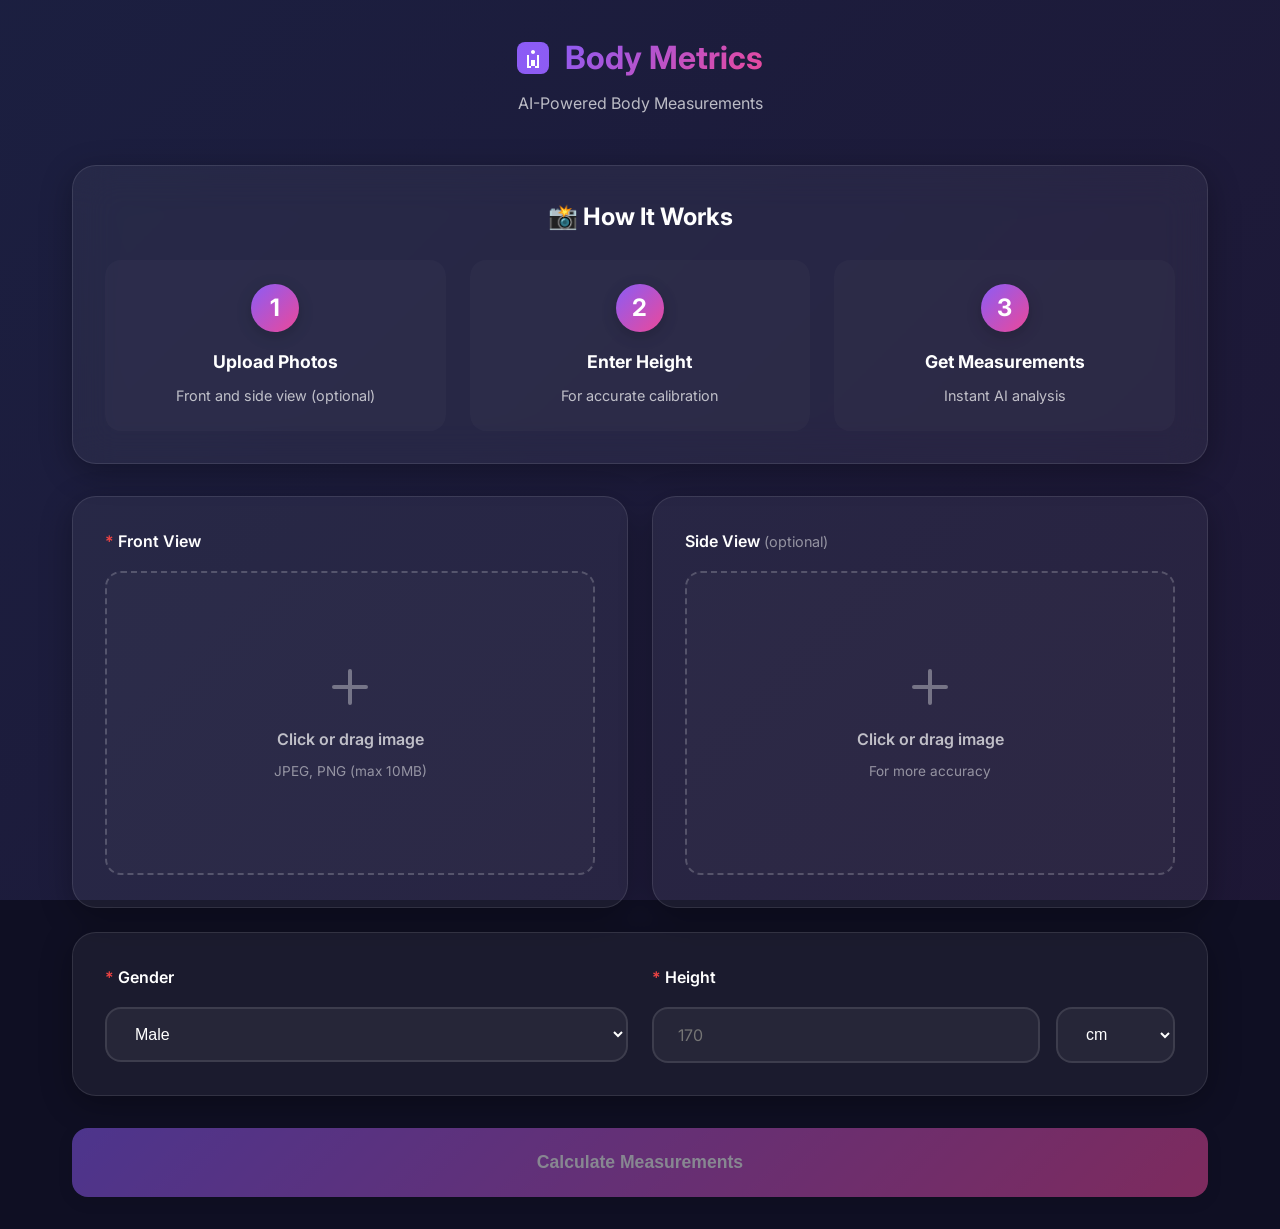
==== templates/index.html @ e168b263 "first commit" ====
<!DOCTYPE html>
<html lang="en">
<head>
    <meta charset="UTF-8">
    <meta name="viewport" content="width=device-width, initial-scale=1.0">
    <title>Body Measurement from Photos | AI-Powered Sizing</title>
    <meta name="description" content="Get accurate body measurements from photos using advanced computer vision and AI">
    <link rel="stylesheet" href="/static/css/styles.css">
    <link rel="preconnect" href="https://fonts.googleapis.com">
    <link rel="preconnect" href="https://fonts.gstatic.com" crossorigin>
    <link href="https://fonts.googleapis.com/css2?family=Inter:wght@400;500;600;700&display=swap" rel="stylesheet">
</head>
<body>
    <!-- Background gradient -->
    <div class="gradient-bg"></div>
    
    <!-- Main container -->
    <div class="container">
        <!-- Header -->
        <header class="header">
            <div class="header-content">
                <div class="logo">
                    <svg width="32" height="32" viewBox="0 0 32 32" fill="none" xmlns="http://www.w3.org/2000/svg">
                        <rect width="32" height="32" rx="8" fill="url(#gradient)"/>
                        <path d="M16 8C14.9 8 14 8.9 14 10C14 11.1 14.9 12 16 12C17.1 12 18 11.1 18 10C18 8.9 17.1 8 16 8ZM12 24V13H10V26H14V18H18V26H22V13H20V24H12Z" fill="white"/>
                        <defs>
                            <linearGradient id="gradient" x1="0" y1="0" x2="32" y2="32">
                                <stop stop-color="#8B5CF6"/>
                                <stop offset="1" stop-color="#EC4899"/>
                            </linearGradient>
                        </defs>
                    </svg>
                    <h1>Body Metrics</h1>
                </div>
                <p class="tagline">AI-Powered Body Measurements</p>
            </div>
        </header>

        <!-- Instructions -->
        <section class="instructions glass-card">
            <h2>📸 How It Works</h2>
            <div class="steps-grid">
                <div class="step">
                    <div class="step-number">1</div>
                    <h3>Upload Photos</h3>
                    <p>Front and side view (optional)</p>
                </div>
                <div class="step">
                    <div class="step-number">2</div>
                    <h3>Enter Height</h3>
                    <p>For accurate calibration</p>
                </div>
                <div class="step">
                    <div class="step-number">3</div>
                    <h3>Get Measurements</h3>
                    <p>Instant AI analysis</p>
                </div>
            </div>
        </section>

        <!-- Upload section -->
        <section class="upload-section">
            <div class="upload-grid">
                <!-- Front view upload -->
                <div class="upload-card glass-card">
                    <div class="upload-label">
                        <span class="required">*</span> Front View
                    </div>
                    <div class="upload-dropzone" id="frontDropzone">
                        <input type="file" id="frontInput" accept="image/jpeg,image/jpg,image/png" hidden>
                        <div class="upload-placeholder" id="frontPlaceholder">
                            <svg width="48" height="48" viewBox="0 0 24 24" fill="none" stroke="currentColor">
                                <path stroke-linecap="round" stroke-linejoin="round" stroke-width="2" d="M12 4v16m8-8H4"/>
                            </svg>
                            <p>Click or drag image</p>
                            <span>JPEG, PNG (max 10MB)</span>
                        </div>
                        <img id="frontPreview" class="preview-image" style="display: none;">
                        <button class="remove-btn" id="frontRemove" style="display: none;">×</button>
                    </div>
                </div>

                <!-- Side view upload -->
                <div class="upload-card glass-card">
                    <div class="upload-label">
                        Side View <span class="optional">(optional)</span>
                    </div>
                    <div class="upload-dropzone" id="sideDropzone">
                        <input type="file" id="sideInput" accept="image/jpeg,image/jpg,image/png" hidden>
                        <div class="upload-placeholder" id="sidePlaceholder">
                            <svg width="48" height="48" viewBox="0 0 24 24" fill="none" stroke="currentColor">
                                <path stroke-linecap="round" stroke-linejoin="round" stroke-width="2" d="M12 4v16m8-8H4"/>
                            </svg>
                            <p>Click or drag image</p>
                            <span>For more accuracy</span>
                        </div>
                        <img id="sidePreview" class="preview-image" style="display: none;">
                        <button class="remove-btn" id="sideRemove" style="display: none;">×</button>
                    </div>
                </div>
            </div>

            <!-- Calibration input -->
            <div class="calibration-card glass-card">
                <div class="calibration-row">
                    <div class="calibration-field">
                        <label for="genderSelect">
                            <span class="required">*</span> Gender
                        </label>
                        <select id="genderSelect">
                            <option value="male">Male</option>
                            <option value="female">Female</option>
                        </select>
                    </div>
                    <div class="calibration-field">
                        <label for="heightInput">
                            <span class="required">*</span> Height
                        </label>
                        <div class="input-group">
                            <input type="number" id="heightInput" placeholder="170" min="100" max="250" step="0.1">
                            <select id="unitsSelect">
                                <option value="metric">cm</option>
                                <option value="imperial">inches</option>
                            </select>
                        </div>
                    </div>
                </div>
            </div>

            <!-- Calculate button -->
            <button class="calculate-btn" id="calculateBtn" disabled>
                <span id="btnText">Calculate Measurements</span>
                <div class="loading-spinner" id="loadingSpinner" style="display: none;"></div>
            </button>
        </section>

        <!-- Results section -->
        <section class="results-section" id="resultsSection" style="display: none;">
            <div class="results-header">
                <h2>📊 Your Measurements</h2>
                <button class="export-btn" id="exportBtn">
                    <svg width="20" height="20" viewBox="0 0 24 24" fill="none" stroke="currentColor">
                        <path stroke-linecap="round" stroke-linejoin="round" stroke-width="2" d="M4 16v1a3 3 0 003 3h10a3 3 0 003-3v-1m-4-4l-4 4m0 0l-4-4m4 4V4"/>
                    </svg>
                    Export JSON
                </button>
            </div>

            <div class="measurements-grid">
                <!-- Measurement cards will be dynamically inserted here -->
            </div>

            <!-- Skeleton overlay canvas -->
            <div class="skeleton-section glass-card">
                <h3>Pose Detection</h3>
                <div class="canvas-container">
                    <canvas id="skeletonCanvas"></canvas>
                </div>
                <!-- Recommended Size -->
                <div id="recommendedSizeDisplay" class="recommended-size-display" style="display: none;">
                    <h4>Recommended Size</h4>
                    <div id="recommendedSizeContent"></div>
                </div>
            </div>
        </section>

        <!-- Size Recommendation Section -->
        <section class="size-recommendation-section" id="sizeRecommendationSection" style="display: none;">
            <div class="size-rec-header">
                <h2>👔 Size Recommendations</h2>
                <select id="garmentCategorySelect" class="garment-selector">
                    <option value="">Loading...</option>
                </select>
            </div>

            <div class="size-rec-grid" id="sizeRecGrid">
                <!-- Size recommendation cards will be dynamically inserted here -->
            </div>
        </section>

        <!-- Error message -->
        <div class="error-message glass-card" id="errorMessage" style="display: none;">
            <svg width="24" height="24" viewBox="0 0 24 24" fill="none" stroke="currentColor">
                <circle cx="12" cy="12" r="10" stroke-width="2"/>
                <path stroke-linecap="round" stroke-linejoin="round" stroke-width="2" d="M12 8v4m0 4h.01"/>
            </svg>
            <span id="errorText"></span>
        </div>
    </div>

    <script src="/static/js/size_recommendations.js"></script>
    <script src="/static/js/script.js"></script>
</body>
</html>
---- static/css/styles.css ----
/* =========================
   Premium Design System
   ========================= */

:root {
    /* Colors */
    --primary: #8B5CF6;
    --primary-light: #A78BFA;
    --primary-dark: #7C3AED;
    --secondary: #EC4899;
    --secondary-light: #F472B6;
    --accent: #3B82F6;
    
    --success: #10B981;
    --error: #EF4444;
    --warning: #F59E0B;
    
    --bg-dark: #0F0F23;
    --bg-card: rgba(255, 255, 255, 0.05);
    --text-primary: #FFFFFF;
    --text-secondary: rgba(255, 255, 255, 0.7);
    --text-muted: rgba(255, 255, 255, 0.5);
    
    /* Spacing */
    --spacing-xs: 0.5rem;
    --spacing-sm: 1rem;
    --spacing-md: 1.5rem;
    --spacing-lg: 2rem;
    --spacing-xl: 3rem;
    
    /* Border radius */
    --radius-sm: 0.5rem;
    --radius-md: 1rem;
    --radius-lg: 1.5rem;
    --radius-xl: 2rem;
    
    /* Shadows */
    --shadow-sm: 0 2px 8px rgba(0, 0, 0, 0.1);
    --shadow-md: 0 4px 16px rgba(0, 0, 0, 0.2);
    --shadow-lg: 0 8px 32px rgba(0, 0, 0, 0.3);
    --shadow-glow: 0 0 40px rgba(139, 92, 246, 0.3);
    
    /* Transitions */
    --transition-fast: 0.2s ease;
    --transition-normal: 0.3s ease;
    --transition-slow: 0.5s ease;
}

/* =========================
   Global Styles
   ========================= */

* {
    margin: 0;
    padding: 0;
    box-sizing: border-box;
}

body {
    font-family: 'Inter', -apple-system, BlinkMacSystemFont, 'Segoe UI', sans-serif;
    background: var(--bg-dark);
    color: var(--text-primary);
    line-height: 1.6;
    overflow-x: hidden;
    min-height: 100vh;
}

/* Animated gradient background */
.gradient-bg {
    position: fixed;
    top: 0;
    left: 0;
    width: 100%;
    height: 100%;
    z-index: -1;
    background: linear-gradient(135deg, #667eea 0%, #764ba2 25%, #f093fb 50%, #4facfe 100%);
    background-size: 400% 400%;
    animation: gradientShift 15s ease infinite;
    opacity: 0.15;
}

@keyframes gradientShift {
    0%, 100% { background-position: 0% 50%; }
    50% { background-position: 100% 50%; }
}

/* Container */
.container {
    max-width: 1200px;
    margin: 0 auto;
    padding: var(--spacing-lg);
    position: relative;
    z-index: 1;
}

/* Glassmorphism card */
.glass-card {
    background: var(--bg-card);
    backdrop-filter: blur(20px);
    -webkit-backdrop-filter: blur(20px);
    border: 1px solid rgba(255, 255, 255, 0.1);
    border-radius: var(--radius-lg);
    padding: var(--spacing-lg);
    box-shadow: var(--shadow-lg);
    transition: transform var(--transition-normal), box-shadow var(--transition-normal);
}

.glass-card:hover {
    transform: translateY(-2px);
    box-shadow: var(--shadow-glow);
}

/* =========================
   Header
   ========================= */

.header {
    text-align: center;
    margin-bottom: var(--spacing-xl);
    animation: fadeInDown 0.8s ease;
}

.header-content {
    display: inline-block;
}

.logo {
    display: flex;
    align-items: center;
    gap: var(--spacing-sm);
    justify-content: center;
    margin-bottom: var(--spacing-xs);
}

.logo h1 {
    font-size: 2rem;
    font-weight: 700;
    background: linear-gradient(135deg, var(--primary), var(--secondary));
    -webkit-background-clip: text;
    -webkit-text-fill-color: transparent;
    background-clip: text;
}

.tagline {
    color: var(--text-secondary);
    font-size: 1rem;
}

/* =========================
   Instructions
   ========================= */

.instructions {
    margin-bottom: var(--spacing-lg);
    animation: fadeIn 1s ease 0.2s both;
}

.instructions h2 {
    font-size: 1.5rem;
    margin-bottom: var(--spacing-md);
    text-align: center;
}

.steps-grid {
    display: grid;
    grid-template-columns: repeat(auto-fit, minmax(200px, 1fr));
    gap: var(--spacing-md);
}

.step {
    text-align: center;
    padding: var(--spacing-md);
    border-radius: var(--radius-md);
    background: rgba(255, 255, 255, 0.02);
    transition: transform var(--transition-fast);
}

.step:hover {
    transform: scale(1.05);
}

.step-number {
    width: 48px;
    height: 48px;
    margin: 0 auto var(--spacing-sm);
    background: linear-gradient(135deg, var(--primary), var(--secondary));
    border-radius: 50%;
    display: flex;
    align-items: center;
    justify-content: center;
    font-size: 1.5rem;
    font-weight: 700;
    box-shadow: var(--shadow-md);
}

.step h3 {
    font-size: 1.1rem;
    margin-bottom: var(--spacing-xs);
}

.step p {
    color: var(--text-secondary);
    font-size: 0.9rem;
}

/* =========================
   Upload Section
   ========================= */

.upload-section {
    animation: fadeIn 1s ease 0.4s both;
}

.upload-grid {
    display: grid;
    grid-template-columns: repeat(auto-fit, minmax(280px, 1fr));
    gap: var(--spacing-md);
    margin-bottom: var(--spacing-md);
}

.upload-card {
    position: relative;
}

.upload-label {
    font-weight: 600;
    margin-bottom: var(--spacing-sm);
    display: block;
}

.required {
    color: var(--error);
}

.optional {
    color: var(--text-muted);
    font-weight: 400;
    font-size: 0.9rem;
}

.upload-dropzone {
    position: relative;
    min-height: 300px;
    border: 2px dashed rgba(255, 255, 255, 0.2);
    border-radius: var(--radius-md);
    cursor: pointer;
    transition: all var(--transition-normal);
    overflow: hidden;
    background: rgba(255, 255, 255, 0.02);
}

.upload-dropzone:hover {
    border-color: var(--primary);
    background: rgba(139, 92, 246, 0.05);
    transform: scale(1.02);
}

.upload-dropzone.drag-over {
    border-color: var(--primary);
    background: rgba(139, 92, 246, 0.1);
    box-shadow: 0 0 30px rgba(139, 92, 246, 0.3);
}

.upload-placeholder {
    display: flex;
    flex-direction: column;
    align-items: center;
    justify-content: center;
    height: 300px;
    color: var(--text-secondary);
}

.upload-placeholder svg {
    margin-bottom: var(--spacing-sm);
    opacity: 0.5;
}

.upload-placeholder p {
    font-weight: 600;
    margin-bottom: var(--spacing-xs);
}

.upload-placeholder span {
    font-size: 0.85rem;
    color: var(--text-muted);
}

.preview-image {
    width: 100%;
    height: 300px;
    object-fit: contain;
    border-radius: var(--radius-md);
    animation: fadeIn 0.3s ease;
}

.remove-btn {
    position: absolute;
    top: var(--spacing-sm);
    right: var(--spacing-sm);
    width: 36px;
    height: 36px;
    border-radius: 50%;
    background: rgba(239, 68, 68, 0.9);
    border: none;
    color: white;
    font-size: 1.5rem;
    cursor: pointer;
    display: flex;
    align-items: center;
    justify-content: center;
    transition: all var(--transition-fast);
    z-index: 10;
}

.remove-btn:hover {
    background: rgba(239, 68, 68, 1);
    transform: scale(1.1);
}

/* Calibration input */
.calibration-card {
    margin-bottom: var(--spacing-lg);
}

.calibration-row {
    display: grid;
    grid-template-columns: repeat(auto-fit, minmax(200px, 1fr));
    gap: var(--spacing-md);
}

.calibration-field {
    display: flex;
    flex-direction: column;
}

.calibration-card label {
    display: block;
    font-weight: 600;
    margin-bottom: var(--spacing-sm);
}

#genderSelect {
    padding: var(--spacing-sm) var(--spacing-md);
    background: rgba(255, 255, 255, 0.05);
    border: 2px solid rgba(255, 255, 255, 0.1);
    border-radius: var(--radius-md);
    color: var(--text-primary);
    font-size: 1rem;
    cursor: pointer;
    transition: all var(--transition-fast);
}

#genderSelect:focus {
    outline: none;
    border-color: var(--primary);
    background: rgba(255, 255, 255, 0.08);
}

#genderSelect option {
    background: var(--bg-dark);
    color: var(--text-primary);
}

.input-group {
    display: flex;
    gap: var(--spacing-sm);
}

.input-group input {
    flex: 1;
    padding: var(--spacing-sm) var(--spacing-md);
    background: rgba(255, 255, 255, 0.05);
    border: 2px solid rgba(255, 255, 255, 0.1);
    border-radius: var(--radius-md);
    color: var(--text-primary);
    font-size: 1rem;
    font-family: inherit;
    transition: all var(--transition-fast);
}

.input-group input:focus {
    outline: none;
    border-color: var(--primary);
    background: rgba(255, 255, 255, 0.08);
    box-shadow: 0 0 0 3px rgba(139, 92, 246, 0.1);
}

.input-group select {
    padding: var(--spacing-sm) var(--spacing-md);
    background: rgba(255, 255, 255, 0.05);
    border: 2px solid rgba(255, 255, 255, 0.1);
    border-radius: var(--radius-md);
    color: var(--text-primary);
    font-size: 1rem;
    cursor: pointer;
    transition: all var(--transition-fast);
}

.input-group select:focus {
    outline: none;
    border-color: var(--primary);
}

.input-group select option {
    background: var(--bg-dark);
    color: var(--text-primary);
}


/* Calculate button */
.calculate-btn {
    width: 100%;
    padding: var(--spacing-md) var(--spacing-lg);
    background: linear-gradient(135deg, var(--primary), var(--secondary));
    border: none;
    border-radius: var(--radius-md);
    color: white;
    font-size: 1.1rem;
    font-weight: 600;
    cursor: pointer;
    transition: all var(--transition-normal);
    position: relative;
    overflow: hidden;
    box-shadow: var(--shadow-md);
}

.calculate-btn:hover:not(:disabled) {
    transform: translateY(-2px);
    box-shadow: var(--shadow-glow);
}

.calculate-btn:active:not(:disabled) {
    transform: translateY(0);
}

.calculate-btn:disabled {
    opacity: 0.5;
    cursor: not-allowed;
}

.calculate-btn::before {
    content: '';
    position: absolute;
    top: 0;
    left: -100%;
    width: 100%;
    height: 100%;
    background: linear-gradient(90deg, transparent, rgba(255, 255, 255, 0.2), transparent);
    transition: left 0.5s;
}

.calculate-btn:hover:not(:disabled)::before {
    left: 100%;
}

.loading-spinner {
    width: 24px;
    height: 24px;
    border: 3px solid rgba(255, 255, 255, 0.3);
    border-top-color: white;
    border-radius: 50%;
    animation: spin 0.8s linear infinite;
    display: inline-block;
    vertical-align: middle;
}

@keyframes spin {
    to { transform: rotate(360deg); }
}

/* =========================
   Results Section
   ========================= */

.results-section {
    margin-top: var(--spacing-xl);
    animation: fadeIn 0.5s ease;
}

.results-header {
    display: flex;
    justify-content: space-between;
    align-items: center;
    margin-bottom: var(--spacing-lg);
}

.results-header h2 {
    font-size: 1.8rem;
}

.export-btn {
    display: flex;
    align-items: center;
    gap: var(--spacing-xs);
    padding: var(--spacing-sm) var(--spacing-md);
    background: rgba(255, 255, 255, 0.1);
    border: 1px solid rgba(255, 255, 255, 0.2);
    border-radius: var(--radius-md);
    color: var(--text-primary);
    font-size: 0.95rem;
    font-weight: 500;
    cursor: pointer;
    transition: all var(--transition-fast);
}

.export-btn:hover {
    background: rgba(255, 255, 255, 0.15);
    transform: translateY(-2px);
}

.measurements-grid {
    display: grid;
    grid-template-columns: repeat(auto-fit, minmax(250px, 1fr));
    gap: var(--spacing-md);
    margin-bottom: var(--spacing-lg);
}

.measurement-card {
    background: var(--bg-card);
    backdrop-filter: blur(20px);
    border: 1px solid rgba(255, 255, 255, 0.1);
    border-radius: var(--radius-lg);
    padding: var(--spacing-lg);
    animation: slideUp 0.5s ease both;
}

.measurement-card:nth-child(1) { animation-delay: 0.1s; }
.measurement-card:nth-child(2) { animation-delay: 0.2s; }
.measurement-card:nth-child(3) { animation-delay: 0.3s; }
.measurement-card:nth-child(4) { animation-delay: 0.4s; }
.measurement-card:nth-child(5) { animation-delay: 0.5s; }
.measurement-card:nth-child(6) { animation-delay: 0.6s; }

.measurement-label {
    font-size: 0.9rem;
    color: var(--text-secondary);
    margin-bottom: var(--spacing-xs);
    text-transform: uppercase;
    letter-spacing: 0.5px;
}

.measurement-value {
    font-size: 2.5rem;
    font-weight: 700;
    background: linear-gradient(135deg, var(--primary-light), var(--secondary-light));
    -webkit-background-clip: text;
    -webkit-text-fill-color: transparent;
    background-clip: text;
    margin-bottom: var(--spacing-sm);
}

.measurement-bar {
    height: 6px;
    background: rgba(255, 255, 255, 0.1);
    border-radius: 3px;
    overflow: hidden;
}

.measurement-progress {
    height: 100%;
    background: linear-gradient(90deg, var(--primary), var(--secondary));
    border-radius: 3px;
    animation: progressGrow 1.5s ease both;
}

@keyframes progressGrow {
    from { width: 0; }
}

/* Skeleton section */
.skeleton-section {
    margin-top: var(--spacing-lg);
}

.skeleton-section h3 {
    margin-bottom: var(--spacing-md);
    font-size: 1.3rem;
}

.canvas-container {
    background: rgba(0, 0, 0, 0.3);
    border-radius: var(--radius-md);
    padding: var(--spacing-md);
    display: flex;
    justify-content: center;
}

#skeletonCanvas {
    max-width: 100%;
    height: auto;
    border-radius: var(--radius-sm);
}

/* Recommended size display under pose detection */
.recommended-size-display {
    margin-top: var(--spacing-lg);
    padding-top: var(--spacing-lg);
    border-top: 1px solid rgba(255, 255, 255, 0.1);
}

.recommended-size-display h4 {
    font-size: 1rem;
    color: var(--text-secondary);
    margin-bottom: var(--spacing-md);
    text-transform: uppercase;
    letter-spacing: 0.5px;
}

#recommendedSizeContent {
    display: flex;
    align-items: center;
    gap: var(--spacing-md);
}

.size-badge-small {
    display: inline-flex;
    align-items: center;
    justify-content: center;
    min-width: 56px;
    height: 56px;
    background: linear-gradient(135deg, var(--primary), var(--secondary));
    border-radius: 50%;
    font-size: 1.5rem;
    font-weight: 700;
    box-shadow: var(--shadow-md);
}

.size-info {
    flex: 1;
}

.size-category {
    font-size: 1rem;
    font-weight: 600;
    color: var(--text-primary);
    margin-bottom: var(--spacing-xs);
}

.size-fit-category {
    font-size: 0.9rem;
    color: var(--text-secondary);
}


/* =========================
   Error Message
   ========================= */

.error-message {
    margin-top: var(--spacing-lg);
    background: rgba(239, 68, 68, 0.1);
    border-color: rgba(239, 68, 68, 0.3);
    display: flex;
    align-items: center;
    gap: var(--spacing-sm);
    animation: shake 0.5s ease;
}

.error-message svg {
    flex-shrink: 0;
    stroke: var(--error);
}

@keyframes shake {
    0%, 100% { transform: translateX(0); }
    25% { transform: translateX(-10px); }
    75% { transform: translateX(10px); }
}

/* =========================
   Animations
   ========================= */

@keyframes fadeIn {
    from {
        opacity: 0;
    }
    to {
        opacity: 1;
    }
}

@keyframes fadeInDown {
    from {
        opacity: 0;
        transform: translateY(-20px);
    }
    to {
        opacity: 1;
        transform: translateY(0);
    }
}

@keyframes slideUp {
    from {
        opacity: 0;
        transform: translateY(30px);
    }
    to {
        opacity: 1;
        transform: translateY(0);
    }
}

/* =========================
   Size Recommendation Section
   ========================= */

.size-recommendation-section {
    margin-top: var(--spacing-xl);
    animation: fadeIn 0.5s ease;
}

.size-rec-header {
    display: flex;
    justify-content: space-between;
    align-items: center;
    margin-bottom: var(--spacing-lg);
    flex-wrap: wrap;
    gap: var(--spacing-md);
}

.size-rec-header h2 {
    font-size: 1.8rem;
}

.garment-selector {
    padding: var(--spacing-sm) var(--spacing-md);
    background: rgba(255, 255, 255, 0.05);
    border: 2px solid rgba(255, 255, 255, 0.1);
    border-radius: var(--radius-md);
    color: var(--text-primary);
    font-size: 1rem;
    font-weight: 500;
    cursor: pointer;
    transition: all var(--transition-fast);
    min-width: 200px;
}

.garment-selector:focus {
    outline: none;
    border-color: var(--primary);
    background: rgba(255, 255, 255, 0.08);
}

.garment-selector option {
    background: var(--bg-dark);
    color: var(--text-primary);
    padding: var(--spacing-sm);
}


.size-rec-grid {
    display: grid;
    grid-template-columns: repeat(auto-fit, minmax(280px, 1fr));
    gap: var(--spacing-md);
}

.size-card {
    background: var(--bg-card);
    backdrop-filter: blur(20px);
    border: 2px solid rgba(255, 255, 255, 0.1);
    border-radius: var(--radius-lg);
    padding: var(--spacing-lg);
    position: relative;
    overflow: hidden;
    animation: slideUp 0.5s ease both;
    transition: transform var(--transition-normal), box-shadow var(--transition-normal);
}

.size-card:nth-child(1) { animation-delay: 0.1s; }
.size-card:nth-child(2) { animation-delay: 0.2s; }
.size-card:nth-child(3) { animation-delay: 0.3s; }

.size-card:hover {
    transform: translateY(-4px);
    box-shadow: var(--shadow-glow);
    border-color: var(--primary);
}

.size-card.best-fit {
    border-color: var(--primary);
    background: linear-gradient(135deg, rgba(139, 92, 246, 0.1), rgba(236, 72, 153, 0.1));
}

.size-card.best-fit::before {
    content: '⭐ BEST FIT';
    position: absolute;
    top: var(--spacing-sm);
    right: var(--spacing-sm);
    font-size: 0.75rem;
    font-weight: 700;
    color: var(--primary-light);
    background: rgba(139, 92, 246, 0.2);
    padding: 4px 8px;
    border-radius: 4px;
}

.size-badge {
    display: inline-flex;
    align-items: center;
    justify-content: center;
    min-width: 64px;
    height: 64px;
    background: linear-gradient(135deg, var(--primary), var(--secondary));
    border-radius: 50%;
    font-size: 1.75rem;
    font-weight: 700;
    margin-bottom: var(--spacing-md);
    box-shadow: var(--shadow-md);
}

.fit-score-container {
    margin-bottom: var(--spacing-md);
}

.fit-category {
    font-size: 1.1rem;
    font-weight: 600;
    margin-bottom: var(--spacing-xs);
}

.fit-score {
    font-size: 0.9rem;
    color: var(--text-secondary);
}

.fit-score-bar {
    height: 8px;
    background: rgba(255, 255, 255, 0.1);
    border-radius: 4px;
    overflow: hidden;
    margin-top: var(--spacing-xs);
}

.fit-score-fill {
    height: 100%;
    background: linear-gradient(90deg, var(--primary), var(--secondary));
    border-radius: 4px;
    transition: width 1s ease;
}

.fit-details {
    margin-top: var(--spacing-md);
    padding-top: var(--spacing-md);
    border-top: 1px solid rgba(255, 255, 255, 0.1);
}

.fit-details h4 {
    font-size: 0.9rem;
    color: var(--text-secondary);
    margin-bottom: var(--spacing-sm);
    text-transform: uppercase;
    letter-spacing: 0.5px;
}

.fit-detail-item {
    display: flex;
    justify-content: space-between;
    align-items: center;
    padding: var(--spacing-xs) 0;
    font-size: 0.9rem;
}

.fit-detail-label {
    color: var(--text-secondary);
    text-transform: capitalize;
}

.fit-detail-value {
    color: var(--text-primary);
    font-weight: 500;
}

.fit-analysis-icon {
    font-size: 0.75rem;
    margin-left: var(--spacing-xs);
}

/* =========================
   Responsive
   ========================= */

@media (max-width: 768px) {
    .container {
        padding: var(--spacing-sm);
    }
    
    .logo h1 {
        font-size: 1.5rem;
    }
    
    .upload-grid {
        grid-template-columns: 1fr;
    }
    
    .steps-grid {
        grid-template-columns: 1fr;
    }
    
    .results-header {
        flex-direction: column;
        gap: var(--spacing-sm);
        align-items: flex-start;
    }
    
    .measurements-grid {
        grid-template-columns: 1fr;
    }
}
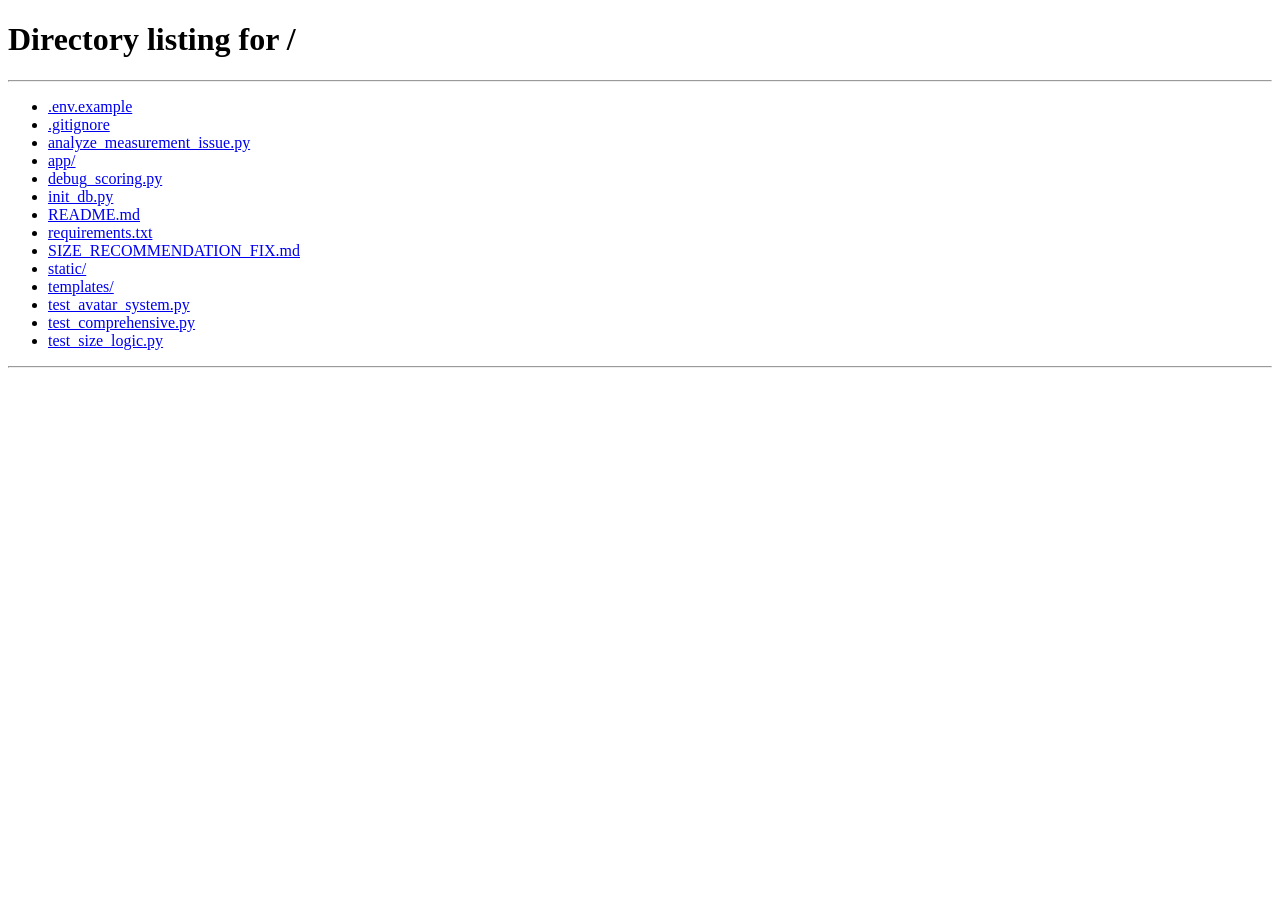
==== commit 717dc803: "size functionality changes and login,register" ====
--- a/templates/index.html
+++ b/templates/index.html
@@ -34,6 +34,15 @@
                 </div>
                 <p class="tagline">AI-Powered Body Measurements</p>
             </div>
+            <div class="header-actions">
+                <span class="user-welcome">Welcome, <span id="userInfo">User</span></span>
+                <button class="logout-btn" onclick="logout()">
+                    <svg width="18" height="18" viewBox="0 0 24 24" fill="none" stroke="currentColor">
+                        <path stroke-linecap="round" stroke-linejoin="round" stroke-width="2" d="M17 16l4-4m0 0l-4-4m4 4H7m6 4v1a3 3 0 01-3 3H6a3 3 0 01-3-3V7a3 3 0 013-3h4a3 3 0 013 3v1"/>
+                    </svg>
+                    Logout
+                </button>
+            </div>
         </header>
 
         <!-- Instructions -->
--- a/static/css/styles.css
+++ b/static/css/styles.css
@@ -10,36 +10,36 @@
     --secondary: #EC4899;
     --secondary-light: #F472B6;
     --accent: #3B82F6;
-    
+
     --success: #10B981;
     --error: #EF4444;
     --warning: #F59E0B;
-    
+
     --bg-dark: #0F0F23;
     --bg-card: rgba(255, 255, 255, 0.05);
     --text-primary: #FFFFFF;
     --text-secondary: rgba(255, 255, 255, 0.7);
     --text-muted: rgba(255, 255, 255, 0.5);
-    
+
     /* Spacing */
     --spacing-xs: 0.5rem;
     --spacing-sm: 1rem;
     --spacing-md: 1.5rem;
     --spacing-lg: 2rem;
     --spacing-xl: 3rem;
-    
+
     /* Border radius */
     --radius-sm: 0.5rem;
     --radius-md: 1rem;
     --radius-lg: 1.5rem;
     --radius-xl: 2rem;
-    
+
     /* Shadows */
     --shadow-sm: 0 2px 8px rgba(0, 0, 0, 0.1);
     --shadow-md: 0 4px 16px rgba(0, 0, 0, 0.2);
     --shadow-lg: 0 8px 32px rgba(0, 0, 0, 0.3);
     --shadow-glow: 0 0 40px rgba(139, 92, 246, 0.3);
-    
+
     /* Transitions */
     --transition-fast: 0.2s ease;
     --transition-normal: 0.3s ease;
@@ -75,13 +75,28 @@
     z-index: -1;
     background: linear-gradient(135deg, #667eea 0%, #764ba2 25%, #f093fb 50%, #4facfe 100%);
     background-size: 400% 400%;
-    animation: gradientShift 15s ease infinite;
-    opacity: 0.15;
+    animation: gradientShift 20s ease-in-out infinite;
+    opacity: 0.18;
 }
 
 @keyframes gradientShift {
-    0%, 100% { background-position: 0% 50%; }
-    50% { background-position: 100% 50%; }
+
+    0%,
+    100% {
+        background-position: 0% 50%;
+    }
+
+    25% {
+        background-position: 100% 50%;
+    }
+
+    50% {
+        background-position: 100% 100%;
+    }
+
+    75% {
+        background-position: 0% 100%;
+    }
 }
 
 /* Container */
@@ -95,19 +110,36 @@
 
 /* Glassmorphism card */
 .glass-card {
-    background: var(--bg-card);
-    backdrop-filter: blur(20px);
-    -webkit-backdrop-filter: blur(20px);
-    border: 1px solid rgba(255, 255, 255, 0.1);
+    background: rgba(255, 255, 255, 0.04);
+    backdrop-filter: blur(30px);
+    -webkit-backdrop-filter: blur(30px);
+    border: 1px solid rgba(255, 255, 255, 0.12);
     border-radius: var(--radius-lg);
     padding: var(--spacing-lg);
-    box-shadow: var(--shadow-lg);
-    transition: transform var(--transition-normal), box-shadow var(--transition-normal);
+    box-shadow:
+        0 8px 32px rgba(0, 0, 0, 0.3),
+        inset 0 1px 1px rgba(255, 255, 255, 0.08);
+    transition: all 0.4s cubic-bezier(0.16, 1, 0.3, 1);
+    position: relative;
+}
+
+.glass-card::before {
+    content: '';
+    position: absolute;
+    top: 0;
+    left: 0;
+    right: 0;
+    height: 1px;
+    background: linear-gradient(90deg, transparent, rgba(139, 92, 246, 0.3), rgba(236, 72, 153, 0.3), transparent);
 }
 
 .glass-card:hover {
-    transform: translateY(-2px);
-    box-shadow: var(--shadow-glow);
+    transform: translateY(-4px);
+    box-shadow:
+        0 12px 40px rgba(0, 0, 0, 0.4),
+        0 0 40px rgba(139, 92, 246, 0.2),
+        inset 0 1px 1px rgba(255, 255, 255, 0.1);
+    border-color: rgba(255, 255, 255, 0.18);
 }
 
 /* =========================
@@ -118,10 +150,54 @@
     text-align: center;
     margin-bottom: var(--spacing-xl);
     animation: fadeInDown 0.8s ease;
+    position: relative;
 }
 
 .header-content {
     display: inline-block;
+}
+
+.header-actions {
+    display: flex;
+    align-items: center;
+    gap: var(--spacing-md);
+    justify-content: center;
+    margin-top: var(--spacing-md);
+}
+
+.user-welcome {
+    color: var(--text-secondary);
+    font-size: 0.95rem;
+}
+
+.user-welcome #userInfo {
+    color: var(--primary-light);
+    font-weight: 600;
+}
+
+.logout-btn {
+    display: flex;
+    align-items: center;
+    gap: var(--spacing-xs);
+    padding: var(--spacing-sm) var(--spacing-md);
+    background: rgba(255, 255, 255, 0.05);
+    border: 1px solid rgba(255, 255, 255, 0.1);
+    border-radius: var(--radius-md);
+    color: var(--text-primary);
+    font-size: 0.9rem;
+    font-weight: 500;
+    cursor: pointer;
+    transition: all var(--transition-fast);
+}
+
+.logout-btn:hover {
+    background: rgba(239, 68, 68, 0.1);
+    border-color: rgba(239, 68, 68, 0.3);
+    color: #fca5a5;
+}
+
+.logout-btn svg {
+    stroke: currentColor;
 }
 
 .logo {
@@ -132,18 +208,24 @@
     margin-bottom: var(--spacing-xs);
 }
 
+.logo svg {
+    filter: drop-shadow(0 0 15px rgba(139, 92, 246, 0.4));
+}
+
 .logo h1 {
-    font-size: 2rem;
+    font-size: 2.25rem;
     font-weight: 700;
     background: linear-gradient(135deg, var(--primary), var(--secondary));
     -webkit-background-clip: text;
     -webkit-text-fill-color: transparent;
     background-clip: text;
+    letter-spacing: -0.5px;
 }
 
 .tagline {
     color: var(--text-secondary);
     font-size: 1rem;
+    letter-spacing: 0.3px;
 }
 
 /* =========================
@@ -465,7 +547,9 @@
 }
 
 @keyframes spin {
-    to { transform: rotate(360deg); }
+    to {
+        transform: rotate(360deg);
+    }
 }
 
 /* =========================
@@ -524,12 +608,29 @@
     animation: slideUp 0.5s ease both;
 }
 
-.measurement-card:nth-child(1) { animation-delay: 0.1s; }
-.measurement-card:nth-child(2) { animation-delay: 0.2s; }
-.measurement-card:nth-child(3) { animation-delay: 0.3s; }
-.measurement-card:nth-child(4) { animation-delay: 0.4s; }
-.measurement-card:nth-child(5) { animation-delay: 0.5s; }
-.measurement-card:nth-child(6) { animation-delay: 0.6s; }
+.measurement-card:nth-child(1) {
+    animation-delay: 0.1s;
+}
+
+.measurement-card:nth-child(2) {
+    animation-delay: 0.2s;
+}
+
+.measurement-card:nth-child(3) {
+    animation-delay: 0.3s;
+}
+
+.measurement-card:nth-child(4) {
+    animation-delay: 0.4s;
+}
+
+.measurement-card:nth-child(5) {
+    animation-delay: 0.5s;
+}
+
+.measurement-card:nth-child(6) {
+    animation-delay: 0.6s;
+}
 
 .measurement-label {
     font-size: 0.9rem;
@@ -564,7 +665,9 @@
 }
 
 @keyframes progressGrow {
-    from { width: 0; }
+    from {
+        width: 0;
+    }
 }
 
 /* Skeleton section */
@@ -662,9 +765,19 @@
 }
 
 @keyframes shake {
-    0%, 100% { transform: translateX(0); }
-    25% { transform: translateX(-10px); }
-    75% { transform: translateX(10px); }
+
+    0%,
+    100% {
+        transform: translateX(0);
+    }
+
+    25% {
+        transform: translateX(-10px);
+    }
+
+    75% {
+        transform: translateX(10px);
+    }
 }
 
 /* =========================
@@ -675,6 +788,7 @@
     from {
         opacity: 0;
     }
+
     to {
         opacity: 1;
     }
@@ -685,6 +799,7 @@
         opacity: 0;
         transform: translateY(-20px);
     }
+
     to {
         opacity: 1;
         transform: translateY(0);
@@ -696,6 +811,7 @@
         opacity: 0;
         transform: translateY(30px);
     }
+
     to {
         opacity: 1;
         transform: translateY(0);
@@ -768,9 +884,17 @@
     transition: transform var(--transition-normal), box-shadow var(--transition-normal);
 }
 
-.size-card:nth-child(1) { animation-delay: 0.1s; }
-.size-card:nth-child(2) { animation-delay: 0.2s; }
-.size-card:nth-child(3) { animation-delay: 0.3s; }
+.size-card:nth-child(1) {
+    animation-delay: 0.1s;
+}
+
+.size-card:nth-child(2) {
+    animation-delay: 0.2s;
+}
+
+.size-card:nth-child(3) {
+    animation-delay: 0.3s;
+}
 
 .size-card:hover {
     transform: translateY(-4px);
@@ -885,26 +1009,26 @@
     .container {
         padding: var(--spacing-sm);
     }
-    
+
     .logo h1 {
         font-size: 1.5rem;
     }
-    
+
     .upload-grid {
         grid-template-columns: 1fr;
     }
-    
+
     .steps-grid {
         grid-template-columns: 1fr;
     }
-    
+
     .results-header {
         flex-direction: column;
         gap: var(--spacing-sm);
         align-items: flex-start;
     }
-    
+
     .measurements-grid {
         grid-template-columns: 1fr;
     }
-}
+}
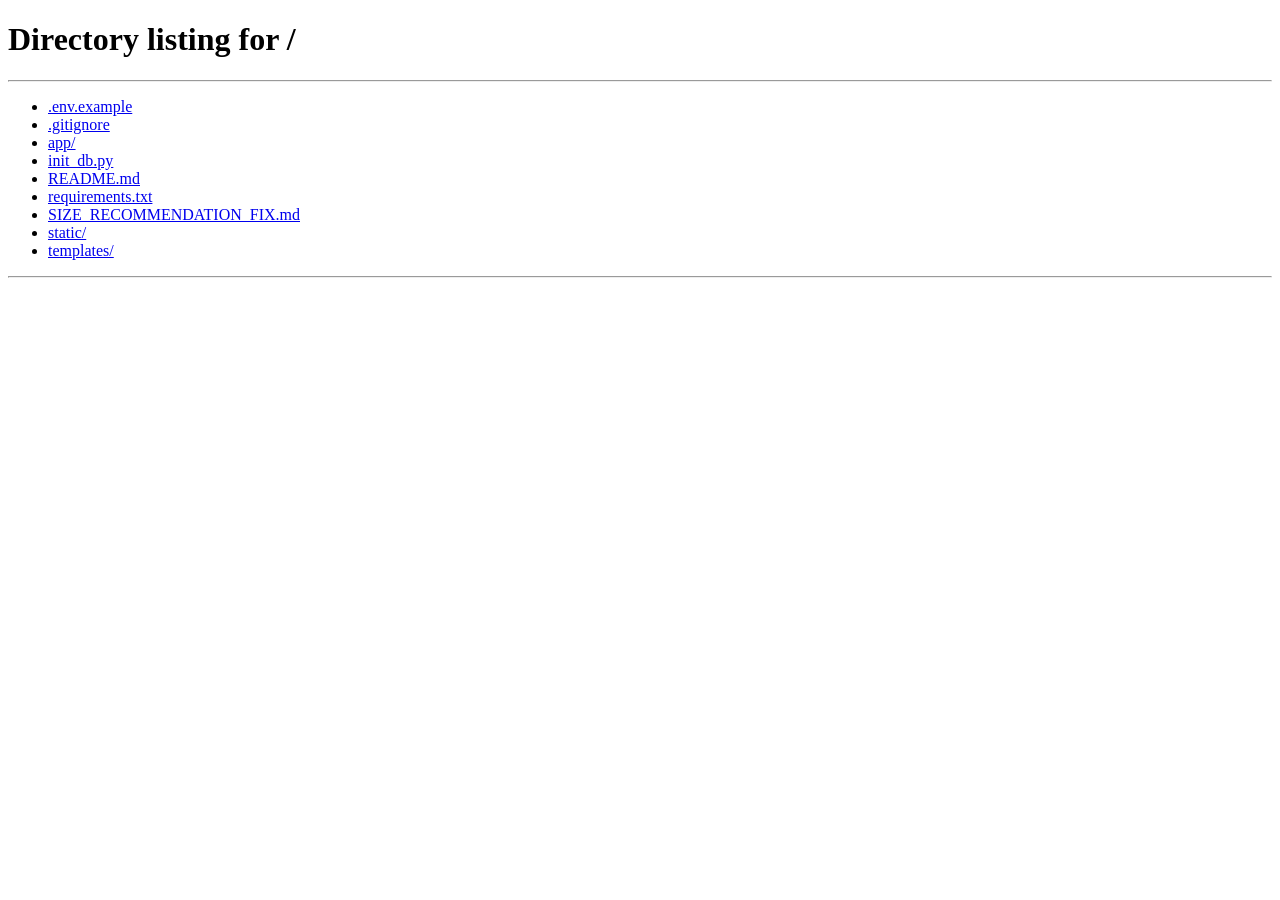
==== commit dd3afa10: "made some UI Changes" ====
--- a/templates/index.html
+++ b/templates/index.html
@@ -14,27 +14,30 @@
     <!-- Background gradient -->
     <div class="gradient-bg"></div>
     
-    <!-- Main container -->
-    <div class="container">
-        <!-- Header -->
-        <header class="header">
-            <div class="header-content">
-                <div class="logo">
-                    <svg width="32" height="32" viewBox="0 0 32 32" fill="none" xmlns="http://www.w3.org/2000/svg">
-                        <rect width="32" height="32" rx="8" fill="url(#gradient)"/>
-                        <path d="M16 8C14.9 8 14 8.9 14 10C14 11.1 14.9 12 16 12C17.1 12 18 11.1 18 10C18 8.9 17.1 8 16 8ZM12 24V13H10V26H14V18H18V26H22V13H20V24H12Z" fill="white"/>
-                        <defs>
-                            <linearGradient id="gradient" x1="0" y1="0" x2="32" y2="32">
-                                <stop stop-color="#8B5CF6"/>
-                                <stop offset="1" stop-color="#EC4899"/>
-                            </linearGradient>
-                        </defs>
-                    </svg>
-                    <h1>Body Metrics</h1>
-                </div>
-                <p class="tagline">AI-Powered Body Measurements</p>
-            </div>
-            <div class="header-actions">
+    <!-- Navbar -->
+    <nav class="navbar glass-card">
+        <div class="nav-content">
+            <div class="nav-logo">
+                <svg width="32" height="32" viewBox="0 0 32 32" fill="none" xmlns="http://www.w3.org/2000/svg">
+                    <rect width="32" height="32" rx="8" fill="url(#gradient)"/>
+                    <path d="M16 8C14.9 8 14 8.9 14 10C14 11.1 14.9 12 16 12C17.1 12 18 11.1 18 10C18 8.9 17.1 8 16 8ZM12 24V13H10V26H14V18H18V26H22V13H20V24H12Z" fill="white"/>
+                    <defs>
+                        <linearGradient id="gradient" x1="0" y1="0" x2="32" y2="32">
+                            <stop stop-color="#8B5CF6"/>
+                            <stop offset="1" stop-color="#EC4899"/>
+                        </linearGradient>
+                    </defs>
+                </svg>
+                <h1>Body Metrics</h1>
+            </div>
+            
+            <div class="nav-links">
+                <a href="#" class="nav-link active">Home</a>
+                <a href="#how-it-works" class="nav-link">How It Works</a>
+                <a href="#historySection" class="nav-link">History</a>
+            </div>
+
+            <div class="nav-actions">
                 <span class="user-welcome">Welcome, <span id="userInfo">User</span></span>
                 <button class="logout-btn" onclick="logout()">
                     <svg width="18" height="18" viewBox="0 0 24 24" fill="none" stroke="currentColor">
@@ -43,32 +46,46 @@
                     Logout
                 </button>
             </div>
+        </div>
+    </nav>
+
+    <!-- Main container -->
+    <div class="container">
+        <!-- Hero Section (formerly header) -->
+        <header class="hero-section">
+            <p class="tagline">AI-Powered Body Measurements</p>
         </header>
 
         <!-- Instructions -->
-        <section class="instructions glass-card">
+        <section class="instructions glass-card" id="how-it-works">
             <h2>📸 How It Works</h2>
             <div class="steps-grid">
-                <div class="step">
-                    <div class="step-number">1</div>
-                    <h3>Upload Photos</h3>
-                    <p>Front and side view (optional)</p>
-                </div>
-                <div class="step">
-                    <div class="step-number">2</div>
-                    <h3>Enter Height</h3>
-                    <p>For accurate calibration</p>
-                </div>
-                <div class="step">
-                    <div class="step-number">3</div>
-                    <h3>Get Measurements</h3>
-                    <p>Instant AI analysis</p>
-                </div>
+                <a href="#step-1" class="step-link">
+                    <div class="step">
+                        <div class="step-number">1</div>
+                        <h3>Upload Photos</h3>
+                        <p>Front and side view (optional)</p>
+                    </div>
+                </a>
+                <a href="#step-2" class="step-link">
+                    <div class="step">
+                        <div class="step-number">2</div>
+                        <h3>Enter Height</h3>
+                        <p>For accurate calibration</p>
+                    </div>
+                </a>
+                <a href="#resultsSection" class="step-link">
+                    <div class="step">
+                        <div class="step-number">3</div>
+                        <h3>Get Measurements</h3>
+                        <p>Instant AI analysis</p>
+                    </div>
+                </a>
             </div>
         </section>
 
         <!-- Upload section -->
-        <section class="upload-section">
+        <section class="upload-section" id="step-1">
             <div class="upload-grid">
                 <!-- Front view upload -->
                 <div class="upload-card glass-card">
@@ -110,7 +127,7 @@
             </div>
 
             <!-- Calibration input -->
-            <div class="calibration-card glass-card">
+            <div class="calibration-card glass-card" id="step-2">
                 <div class="calibration-row">
                     <div class="calibration-field">
                         <label for="genderSelect">
@@ -187,6 +204,23 @@
             </div>
         </section>
 
+        <!-- History Section -->
+        <section class="history-section glass-card" id="historySection" style="display: none;">
+            <div class="history-header">
+                <h2>📜 Measurement History</h2>
+                <button class="refresh-btn" id="refreshHistoryBtn">
+                    <svg width="18" height="18" viewBox="0 0 24 24" fill="none" stroke="currentColor">
+                        <path stroke-linecap="round" stroke-linejoin="round" stroke-width="2" d="M4 4v5h.582m15.356 2A8.001 8.001 0 004.582 9m0 0H9m11 11v-5h-.581m0 0a8.003 8.003 0 01-15.357-2m15.357 2H15"/>
+                    </svg>
+                    Refresh
+                </button>
+            </div>
+            <div class="history-list" id="historyList">
+                <!-- History items will be dynamically inserted here -->
+                <div class="history-empty">No measurements yet.</div>
+            </div>
+        </section>
+
         <!-- Error message -->
         <div class="error-message glass-card" id="errorMessage" style="display: none;">
             <svg width="24" height="24" viewBox="0 0 24 24" fill="none" stroke="currentColor">
--- a/static/css/styles.css
+++ b/static/css/styles.css
@@ -54,6 +54,10 @@
     margin: 0;
     padding: 0;
     box-sizing: border-box;
+}
+
+html {
+    scroll-behavior: smooth;
 }
 
 body {
@@ -104,6 +108,7 @@
     max-width: 1200px;
     margin: 0 auto;
     padding: var(--spacing-lg);
+    padding-top: calc(80px + var(--spacing-lg)); /* Space for sticky navbar */
     position: relative;
     z-index: 1;
 }
@@ -143,8 +148,104 @@
 }
 
 /* =========================
-   Header
+   Navbar
    ========================= */
+
+.navbar {
+    position: fixed;
+    top: 0;
+    left: 0;
+    right: 0;
+    z-index: 1000;
+    border-radius: 0;
+    border-top: none;
+    border-left: none;
+    border-right: none;
+    background: rgba(15, 15, 35, 0.7);
+    backdrop-filter: blur(20px);
+    -webkit-backdrop-filter: blur(20px);
+    padding: 0;
+}
+
+.nav-content {
+    max-width: 1200px;
+    margin: 0 auto;
+    padding: 0 var(--spacing-lg);
+    height: 80px;
+    display: flex;
+    align-items: center;
+    justify-content: space-between;
+}
+
+.nav-logo {
+    display: flex;
+    align-items: center;
+    gap: var(--spacing-sm);
+}
+
+.nav-logo h1 {
+    font-size: 1.5rem;
+    font-weight: 700;
+    background: linear-gradient(135deg, var(--primary), var(--secondary));
+    -webkit-background-clip: text;
+    -webkit-text-fill-color: transparent;
+    background-clip: text;
+}
+
+.nav-links {
+    display: flex;
+    gap: var(--spacing-lg);
+}
+
+.nav-link {
+    color: var(--text-secondary);
+    text-decoration: none;
+    font-weight: 500;
+    font-size: 0.95rem;
+    transition: all var(--transition-fast);
+    position: relative;
+    padding: 4px 0;
+}
+
+.nav-link:hover {
+    color: var(--text-primary);
+}
+
+.nav-link.active {
+    color: var(--primary-light);
+}
+
+.nav-link::after {
+    content: '';
+    position: absolute;
+    bottom: 0;
+    left: 0;
+    width: 0;
+    height: 2px;
+    background: linear-gradient(90deg, var(--primary), var(--secondary));
+    transition: width var(--transition-fast);
+}
+
+.nav-link:hover::after,
+.nav-link.active::after {
+    width: 100%;
+}
+
+.nav-actions {
+    display: flex;
+    align-items: center;
+    gap: var(--spacing-md);
+}
+
+/* =========================
+   Hero Section
+   ========================= */
+
+.hero-section {
+    text-align: center;
+    margin-bottom: var(--spacing-xl);
+    animation: fadeInDown 0.8s ease;
+}
 
 .header {
     text-align: center;
@@ -249,6 +350,12 @@
     gap: var(--spacing-md);
 }
 
+.step-link {
+    text-decoration: none;
+    color: inherit;
+    display: block;
+}
+
 .step {
     text-align: center;
     padding: var(--spacing-md);
@@ -258,7 +365,9 @@
 }
 
 .step:hover {
-    transform: scale(1.05);
+    transform: translateY(-8px);
+    background: rgba(255, 255, 255, 0.05);
+    box-shadow: var(--shadow-lg), 0 0 20px rgba(139, 92, 246, 0.1);
 }
 
 .step-number {
@@ -781,6 +890,93 @@
 }
 
 /* =========================
+   History Section
+   ========================= */
+
+.history-section {
+    margin-top: var(--spacing-xl);
+}
+
+.history-header {
+    display: flex;
+    justify-content: space-between;
+    align-items: center;
+    margin-bottom: var(--spacing-lg);
+}
+
+.refresh-btn {
+    display: flex;
+    align-items: center;
+    gap: var(--spacing-xs);
+    padding: var(--spacing-sm) var(--spacing-md);
+    background: rgba(255, 255, 255, 0.05);
+    border: 1px solid rgba(255, 255, 255, 0.1);
+    border-radius: var(--radius-md);
+    color: var(--text-primary);
+    font-size: 0.9rem;
+    cursor: pointer;
+    transition: all var(--transition-fast);
+}
+
+.refresh-btn:hover {
+    background: rgba(255, 255, 255, 0.1);
+    border-color: var(--primary);
+}
+
+.history-list {
+    display: flex;
+    flex-direction: column;
+    gap: var(--spacing-md);
+}
+
+.history-item {
+    background: rgba(255, 255, 255, 0.03);
+    border: 1px solid rgba(255, 255, 255, 0.08);
+    border-radius: var(--radius-md);
+    padding: var(--spacing-md);
+    display: flex;
+    justify-content: space-between;
+    align-items: center;
+    transition: all var(--transition-fast);
+}
+
+.history-item:hover {
+    background: rgba(255, 255, 255, 0.06);
+    border-color: rgba(255, 255, 255, 0.15);
+    transform: translateX(4px);
+}
+
+.history-info {
+    display: flex;
+    flex-direction: column;
+    gap: 4px;
+}
+
+.history-date {
+    font-size: 0.85rem;
+    color: var(--text-muted);
+}
+
+.history-summary {
+    font-weight: 600;
+    color: var(--text-primary);
+}
+
+.history-measurements {
+    display: flex;
+    gap: var(--spacing-md);
+    font-size: 0.9rem;
+    color: var(--text-secondary);
+}
+
+.history-empty {
+    text-align: center;
+    padding: var(--spacing-xl);
+    color: var(--text-muted);
+    font-style: italic;
+}
+
+/* =========================
    Animations
    ========================= */
 
